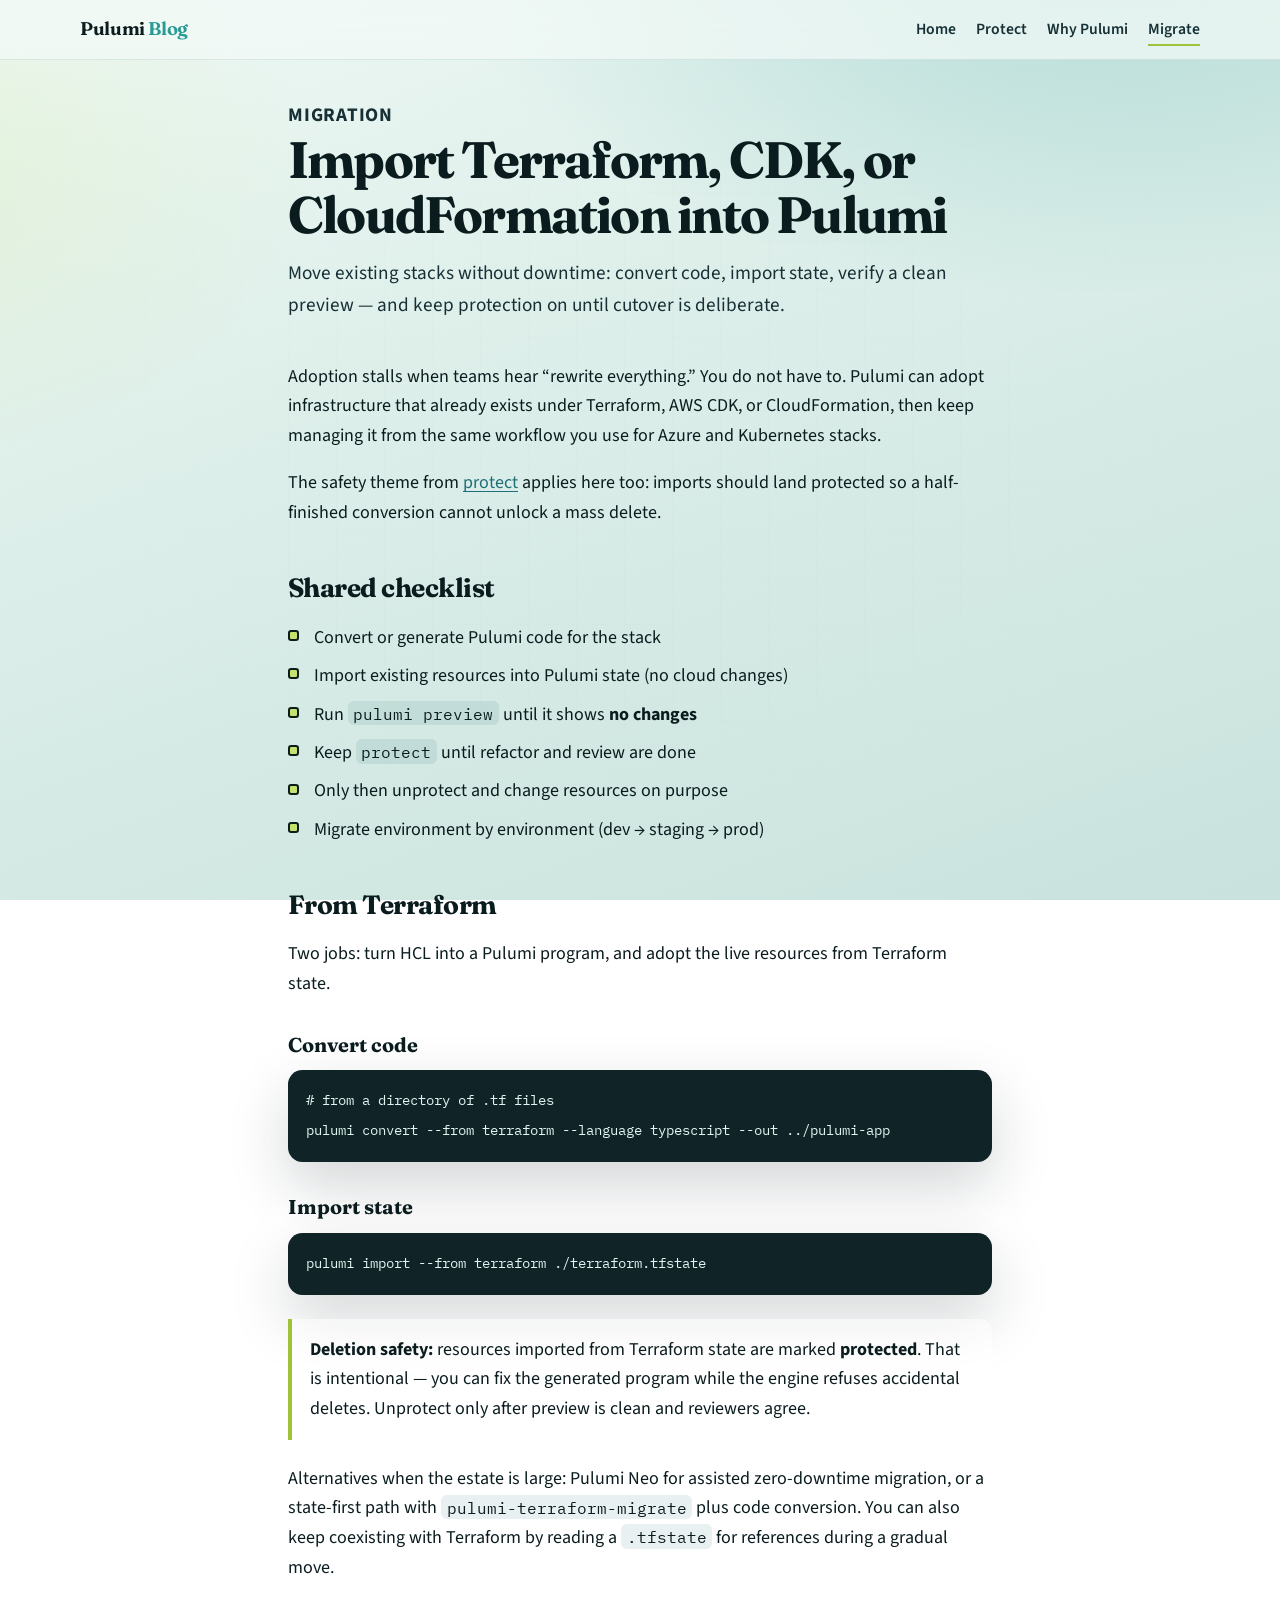
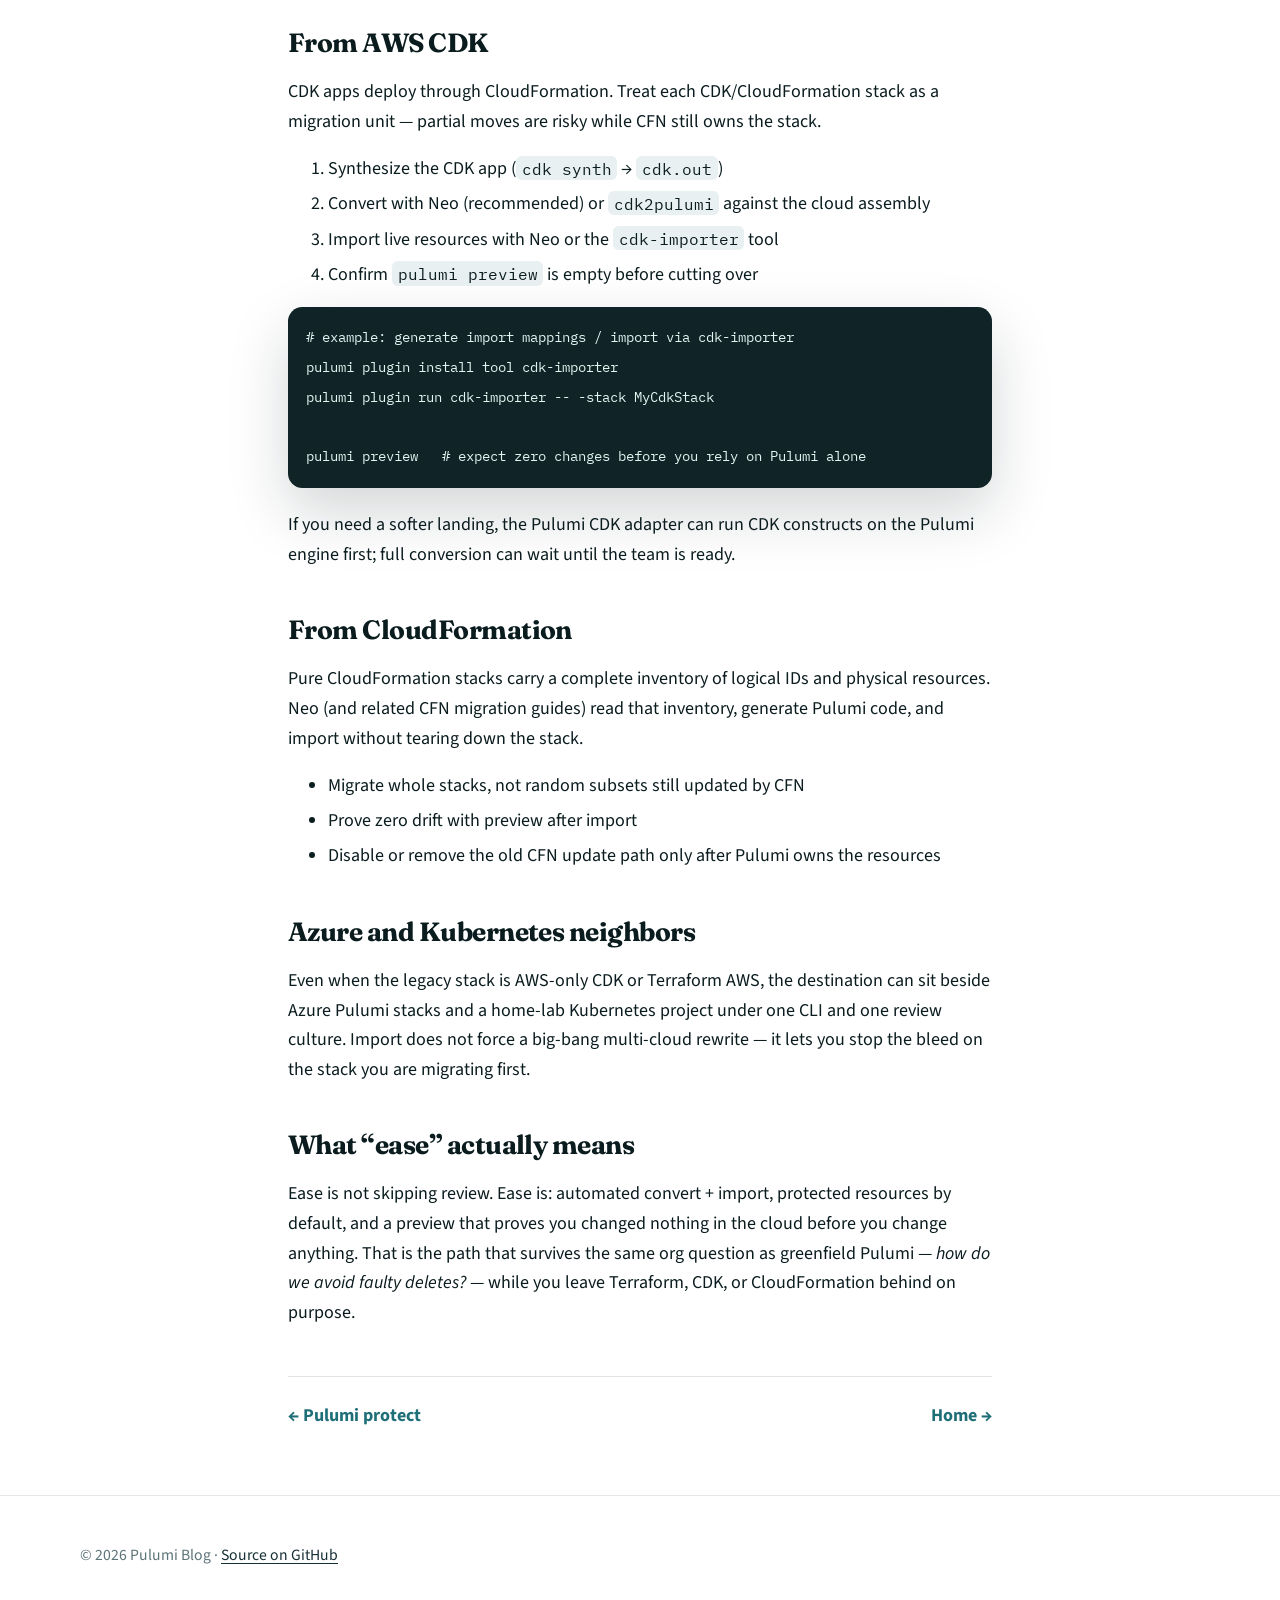
==== posts/migrate-to-pulumi.html @ 402608b0 "Add Pulumi GitHub Pages blog on protect and migration Static site with home page and three posts: wh" ====
<!DOCTYPE html>
<html lang="en">
  <head>
    <meta charset="utf-8" />
    <meta name="viewport" content="width=device-width, initial-scale=1" />
    <title>Import Terraform, CDK, or CloudFormation into Pulumi — Pulumi Blog</title>
    <meta
      name="description"
      content="Convert and import existing Terraform, AWS CDK, or CloudFormation stacks into Pulumi with protect-on-import defaults and a clean preview."
    />
    <link rel="preconnect" href="https://fonts.googleapis.com" />
    <link rel="preconnect" href="https://fonts.gstatic.com" crossorigin />
    <link
      href="https://fonts.googleapis.com/css2?family=Fraunces:opsz,wght@9..144,500;9..144,650;9..144,700&family=IBM+Plex+Mono:wght@400;500&family=Source+Sans+3:wght@400;600;700&display=swap"
      rel="stylesheet"
    />
    <link rel="stylesheet" href="../assets/css/styles.css" />
  </head>
  <body>
    <header class="site-header">
      <div class="site-header__inner">
        <a class="brand" href="../">Pulumi <span>Blog</span></a>
        <nav class="nav" aria-label="Primary">
          <a href="../">Home</a>
          <a href="pulumi-protect.html">Protect</a>
          <a href="why-pulumi.html">Why Pulumi</a>
          <a href="migrate-to-pulumi.html" aria-current="page">Migrate</a>
        </nav>
      </div>
    </header>

    <main class="post-page wrap">
      <header class="post-header">
        <p class="post-header__meta">Migration</p>
        <h1>Import Terraform, CDK, or CloudFormation into Pulumi</h1>
        <p>
          Move existing stacks without downtime: convert code, import state,
          verify a clean preview — and keep protection on until cutover is
          deliberate.
        </p>
      </header>

      <article class="prose">
        <p>
          Adoption stalls when teams hear “rewrite everything.” You do not have
          to. Pulumi can adopt infrastructure that already exists under
          Terraform, AWS CDK, or CloudFormation, then keep managing it from the
          same workflow you use for Azure and Kubernetes stacks.
        </p>
        <p>
          The safety theme from
          <a href="pulumi-protect.html">protect</a> applies here too: imports
          should land protected so a half-finished conversion cannot unlock a
          mass delete.
        </p>

        <h2>Shared checklist</h2>
        <ul class="checklist">
          <li>Convert or generate Pulumi code for the stack</li>
          <li>Import existing resources into Pulumi state (no cloud changes)</li>
          <li>
            Run <code>pulumi preview</code> until it shows <strong>no changes</strong>
          </li>
          <li>Keep <code>protect</code> until refactor and review are done</li>
          <li>Only then unprotect and change resources on purpose</li>
          <li>Migrate environment by environment (dev → staging → prod)</li>
        </ul>

        <h2>From Terraform</h2>
        <p>
          Two jobs: turn HCL into a Pulumi program, and adopt the live resources
          from Terraform state.
        </p>
        <h3>Convert code</h3>
        <pre><code># from a directory of .tf files
pulumi convert --from terraform --language typescript --out ../pulumi-app</code></pre>
        <h3>Import state</h3>
        <pre><code>pulumi import --from terraform ./terraform.tfstate</code></pre>
        <div class="callout">
          <strong>Deletion safety:</strong> resources imported from Terraform
          state are marked <strong>protected</strong>. That is intentional — you
          can fix the generated program while the engine refuses accidental
          deletes. Unprotect only after preview is clean and reviewers agree.
        </div>
        <p>
          Alternatives when the estate is large: Pulumi Neo for assisted
          zero-downtime migration, or a state-first path with
          <code>pulumi-terraform-migrate</code> plus code conversion. You can
          also keep coexisting with Terraform by reading a
          <code>.tfstate</code> for references during a gradual move.
        </p>

        <h2>From AWS CDK</h2>
        <p>
          CDK apps deploy through CloudFormation. Treat each CDK/CloudFormation
          stack as a migration unit — partial moves are risky while CFN still
          owns the stack.
        </p>
        <ol>
          <li>Synthesize the CDK app (<code>cdk synth</code> → <code>cdk.out</code>)</li>
          <li>
            Convert with Neo (recommended) or
            <code>cdk2pulumi</code> against the cloud assembly
          </li>
          <li>
            Import live resources with Neo or the
            <code>cdk-importer</code> tool
          </li>
          <li>Confirm <code>pulumi preview</code> is empty before cutting over</li>
        </ol>
        <pre><code># example: generate import mappings / import via cdk-importer
pulumi plugin install tool cdk-importer
pulumi plugin run cdk-importer -- -stack MyCdkStack

pulumi preview   # expect zero changes before you rely on Pulumi alone</code></pre>
        <p>
          If you need a softer landing, the Pulumi CDK adapter can run CDK
          constructs on the Pulumi engine first; full conversion can wait until
          the team is ready.
        </p>

        <h2>From CloudFormation</h2>
        <p>
          Pure CloudFormation stacks carry a complete inventory of logical IDs
          and physical resources. Neo (and related CFN migration guides) read
          that inventory, generate Pulumi code, and import without tearing down
          the stack.
        </p>
        <ul>
          <li>Migrate whole stacks, not random subsets still updated by CFN</li>
          <li>Prove zero drift with preview after import</li>
          <li>
            Disable or remove the old CFN update path only after Pulumi owns
            the resources
          </li>
        </ul>

        <h2>Azure and Kubernetes neighbors</h2>
        <p>
          Even when the legacy stack is AWS-only CDK or Terraform AWS, the
          destination can sit beside Azure Pulumi stacks and a home-lab
          Kubernetes project under one CLI and one review culture. Import does
          not force a big-bang multi-cloud rewrite — it lets you stop the bleed
          on the stack you are migrating first.
        </p>

        <h2>What “ease” actually means</h2>
        <p>
          Ease is not skipping review. Ease is: automated convert + import,
          protected resources by default, and a preview that proves you changed
          nothing in the cloud before you change anything. That is the path that
          survives the same org question as greenfield Pulumi —
          <em>how do we avoid faulty deletes?</em> — while you leave Terraform,
          CDK, or CloudFormation behind on purpose.
        </p>
      </article>

      <nav class="post-nav" aria-label="Post">
        <a href="pulumi-protect.html">← Pulumi protect</a>
        <a href="../">Home →</a>
      </nav>
    </main>

    <footer class="site-footer">
      <div class="site-footer__inner">
        <p>
          © <span data-year></span> Pulumi Blog ·
          <a href="https://github.com/pramodshanmugam/pulumi-blog">Source on GitHub</a>
        </p>
      </div>
    </footer>
    <script src="../assets/js/main.js"></script>
  </body>
</html>
---- assets/css/styles.css ----
:root {
  --ink: #0b1c1f;
  --ink-soft: #163035;
  --teal: #1f6f78;
  --teal-bright: #2a9a96;
  --mist: #d7ece8;
  --paper: #f3faf7;
  --lime: #c6e26e;
  --lime-deep: #9fc23a;
  --warn: #e8a05c;
  --muted: #5d7478;
  --code-bg: #102428;
  --shadow: 0 24px 60px rgba(11, 28, 31, 0.18);
  --radius: 1.25rem;
  --font-display: "Fraunces", Georgia, serif;
  --font-body: "Source Sans 3", "Segoe UI", sans-serif;
  --font-mono: "IBM Plex Mono", ui-monospace, monospace;
  --max: 70rem;
  --prose: 44rem;
}

*,
*::before,
*::after {
  box-sizing: border-box;
}

html {
  scroll-behavior: smooth;
}

body {
  margin: 0;
  min-height: 100vh;
  color: var(--ink);
  font-family: var(--font-body);
  font-size: 1.125rem;
  line-height: 1.65;
  background:
    radial-gradient(1200px 700px at 85% -10%, rgba(42, 154, 150, 0.28), transparent 55%),
    radial-gradient(900px 600px at -10% 20%, rgba(198, 226, 110, 0.18), transparent 50%),
    linear-gradient(160deg, #eef8f4 0%, #dceee9 42%, #c9e2dd 100%);
  background-attachment: fixed;
}

body::before {
  content: "";
  position: fixed;
  inset: 0;
  pointer-events: none;
  opacity: 0.35;
  background-image:
    linear-gradient(rgba(11, 28, 31, 0.03) 1px, transparent 1px),
    linear-gradient(90deg, rgba(11, 28, 31, 0.03) 1px, transparent 1px);
  background-size: 48px 48px;
  mask-image: radial-gradient(ellipse at center, black 30%, transparent 75%);
  z-index: -1;
}

a {
  color: var(--teal);
  text-decoration-thickness: 0.08em;
  text-underline-offset: 0.18em;
  transition: color 160ms ease, text-decoration-color 160ms ease;
}

a:hover {
  color: var(--ink);
}

img {
  max-width: 100%;
  display: block;
}

.site-header {
  position: sticky;
  top: 0;
  z-index: 20;
  backdrop-filter: blur(14px);
  background: rgba(243, 250, 247, 0.72);
  border-bottom: 1px solid rgba(31, 111, 120, 0.12);
}

.site-header__inner,
.site-footer__inner,
.wrap {
  width: min(100% - 2rem, var(--max));
  margin-inline: auto;
}

.site-header__inner {
  display: flex;
  align-items: center;
  justify-content: space-between;
  gap: 1rem;
  padding: 0.9rem 0;
}

.brand {
  font-family: var(--font-display);
  font-weight: 650;
  font-size: 1.15rem;
  letter-spacing: -0.02em;
  color: var(--ink);
  text-decoration: none;
}

.brand span {
  color: var(--teal-bright);
}

.nav {
  display: flex;
  gap: 1.25rem;
  flex-wrap: wrap;
}

.nav a {
  color: var(--ink-soft);
  text-decoration: none;
  font-weight: 600;
  font-size: 0.98rem;
  position: relative;
}

.nav a::after {
  content: "";
  position: absolute;
  left: 0;
  bottom: -0.2rem;
  width: 100%;
  height: 2px;
  background: var(--lime-deep);
  transform: scaleX(0);
  transform-origin: left;
  transition: transform 220ms ease;
}

.nav a:hover::after,
.nav a[aria-current="page"]::after {
  transform: scaleX(1);
}

.hero {
  min-height: calc(100vh - 4.2rem);
  display: grid;
  align-items: end;
  padding: 4rem 0 3.5rem;
  position: relative;
  overflow: hidden;
}

.hero__glow {
  position: absolute;
  inset: auto -10% 10% auto;
  width: min(42vw, 28rem);
  aspect-ratio: 1;
  border-radius: 50%;
  background: radial-gradient(circle, rgba(198, 226, 110, 0.55), transparent 68%);
  filter: blur(8px);
  animation: drift 10s ease-in-out infinite alternate;
  pointer-events: none;
}

.hero__copy {
  position: relative;
  max-width: 38rem;
  animation: rise 700ms ease both;
}

.hero__brand {
  margin: 0 0 1rem;
  font-family: var(--font-display);
  font-size: clamp(3rem, 8vw, 5.4rem);
  line-height: 0.95;
  letter-spacing: -0.04em;
  color: var(--ink);
}

.hero__brand em {
  font-style: italic;
  color: var(--teal);
}

.hero__lede {
  margin: 0 0 1.75rem;
  font-size: clamp(1.15rem, 2.4vw, 1.4rem);
  color: var(--ink-soft);
  max-width: 32rem;
}

.cta-row {
  display: flex;
  flex-wrap: wrap;
  gap: 0.85rem;
}

.btn {
  display: inline-flex;
  align-items: center;
  justify-content: center;
  gap: 0.4rem;
  padding: 0.85rem 1.25rem;
  border-radius: 999px;
  font-weight: 700;
  text-decoration: none;
  border: 2px solid transparent;
  transition: transform 180ms ease, background 180ms ease, color 180ms ease, border-color 180ms ease;
}

.btn:hover {
  transform: translateY(-2px);
}

.btn--primary {
  background: var(--ink);
  color: var(--paper);
}

.btn--primary:hover {
  background: var(--teal);
  color: white;
}

.btn--ghost {
  background: transparent;
  color: var(--ink);
  border-color: rgba(11, 28, 31, 0.2);
}

.btn--ghost:hover {
  border-color: var(--teal);
  color: var(--teal);
}

.section {
  padding: 3.5rem 0 4.5rem;
}

.section__title {
  margin: 0 0 0.5rem;
  font-family: var(--font-display);
  font-size: clamp(1.8rem, 3.5vw, 2.4rem);
  letter-spacing: -0.03em;
}

.section__lede {
  margin: 0 0 2rem;
  color: var(--muted);
  max-width: 36rem;
}

.post-list {
  list-style: none;
  margin: 0;
  padding: 0;
  display: grid;
  gap: 1.25rem;
}

.post-list li {
  opacity: 0;
  transform: translateY(16px);
  transition: opacity 500ms ease, transform 500ms ease;
}

.post-list li.is-visible {
  opacity: 1;
  transform: none;
}

.post-link {
  display: grid;
  gap: 0.45rem;
  padding: 1.35rem 0;
  border-top: 1px solid rgba(11, 28, 31, 0.12);
  text-decoration: none;
  color: inherit;
}

.post-link:hover .post-link__title {
  color: var(--teal);
}

.post-link__meta {
  font-size: 0.92rem;
  font-weight: 700;
  letter-spacing: 0.04em;
  text-transform: uppercase;
  color: var(--teal);
}

.post-link__title {
  margin: 0;
  font-family: var(--font-display);
  font-size: clamp(1.35rem, 2.5vw, 1.75rem);
  letter-spacing: -0.02em;
  transition: color 160ms ease;
}

.post-link__excerpt {
  margin: 0;
  color: var(--muted);
  max-width: 40rem;
}

.featured-mark {
  display: inline-block;
  margin-left: 0.45rem;
  padding: 0.1rem 0.45rem;
  border-radius: 999px;
  background: rgba(198, 226, 110, 0.55);
  color: var(--ink);
  font-size: 0.72rem;
  font-weight: 700;
  letter-spacing: 0.03em;
  text-transform: uppercase;
  vertical-align: middle;
}

.site-footer {
  border-top: 1px solid rgba(11, 28, 31, 0.1);
  padding: 2rem 0 2.5rem;
  color: var(--muted);
  font-size: 0.98rem;
}

.site-footer a {
  color: var(--ink-soft);
}

.post-page {
  padding: 2.5rem 0 4rem;
}

.post-header {
  max-width: var(--prose);
  margin: 0 auto 2.5rem;
  animation: rise 650ms ease both;
}

.post-header__meta {
  margin: 0 0 0.75rem;
  font-size: 0.92rem;
  font-weight: 700;
  letter-spacing: 0.04em;
  text-transform: uppercase;
  color: var(--teal);
}

.post-header h1 {
  margin: 0 0 1rem;
  font-family: var(--font-display);
  font-size: clamp(2.1rem, 5vw, 3.2rem);
  line-height: 1.08;
  letter-spacing: -0.035em;
}

.post-header p {
  margin: 0;
  color: var(--ink-soft);
  font-size: 1.2rem;
}

.prose {
  max-width: var(--prose);
  margin: 0 auto;
}

.prose h2 {
  margin: 2.4rem 0 0.8rem;
  font-family: var(--font-display);
  font-size: 1.65rem;
  letter-spacing: -0.02em;
}

.prose h3 {
  margin: 1.8rem 0 0.6rem;
  font-family: var(--font-display);
  font-size: 1.25rem;
}

.prose p,
.prose ul,
.prose ol {
  margin: 0 0 1.1rem;
}

.prose li + li {
  margin-top: 0.35rem;
}

.prose code {
  font-family: var(--font-mono);
  font-size: 0.9em;
  background: rgba(31, 111, 120, 0.1);
  padding: 0.1em 0.35em;
  border-radius: 0.35em;
}

.prose pre {
  margin: 0 0 1.4rem;
  padding: 1rem 1.1rem;
  overflow-x: auto;
  background: var(--code-bg);
  color: #dff5ef;
  border-radius: 0.9rem;
  box-shadow: var(--shadow);
}

.prose pre code {
  background: none;
  padding: 0;
  color: inherit;
  font-size: 0.88rem;
  line-height: 1.55;
}

.callout {
  margin: 1.5rem 0;
  padding: 1rem 1.15rem;
  border-left: 4px solid var(--lime-deep);
  background: rgba(255, 255, 255, 0.55);
  border-radius: 0 0.8rem 0.8rem 0;
}

.callout strong {
  color: var(--ink);
}

.checklist {
  list-style: none;
  padding: 0;
  margin: 1rem 0 1.5rem;
}

.checklist li {
  position: relative;
  padding-left: 1.6rem;
  margin-bottom: 0.55rem;
}

.checklist li::before {
  content: "";
  position: absolute;
  left: 0;
  top: 0.45rem;
  width: 0.7rem;
  height: 0.7rem;
  border-radius: 0.2rem;
  background: var(--lime);
  box-shadow: inset 0 0 0 2px var(--ink);
}

.post-nav {
  max-width: var(--prose);
  margin: 3rem auto 0;
  padding-top: 1.5rem;
  border-top: 1px solid rgba(11, 28, 31, 0.12);
  display: flex;
  flex-wrap: wrap;
  justify-content: space-between;
  gap: 1rem;
}

.post-nav a {
  font-weight: 700;
  text-decoration: none;
}

.post-nav a:hover {
  text-decoration: underline;
}

@keyframes rise {
  from {
    opacity: 0;
    transform: translateY(18px);
  }
  to {
    opacity: 1;
    transform: none;
  }
}

@keyframes drift {
  from {
    transform: translate3d(0, 0, 0) scale(1);
  }
  to {
    transform: translate3d(-18px, -22px, 0) scale(1.08);
  }
}

@media (max-width: 640px) {
  .site-header__inner {
    flex-direction: column;
    align-items: flex-start;
  }

  .hero {
    min-height: auto;
    padding-top: 3rem;
  }

  .cta-row {
    flex-direction: column;
    align-items: stretch;
  }
}

@media (prefers-reduced-motion: reduce) {
  html {
    scroll-behavior: auto;
  }

  .hero__copy,
  .post-header,
  .hero__glow,
  .post-list li {
    animation: none !important;
    transition: none !important;
    opacity: 1 !important;
    transform: none !important;
  }
}
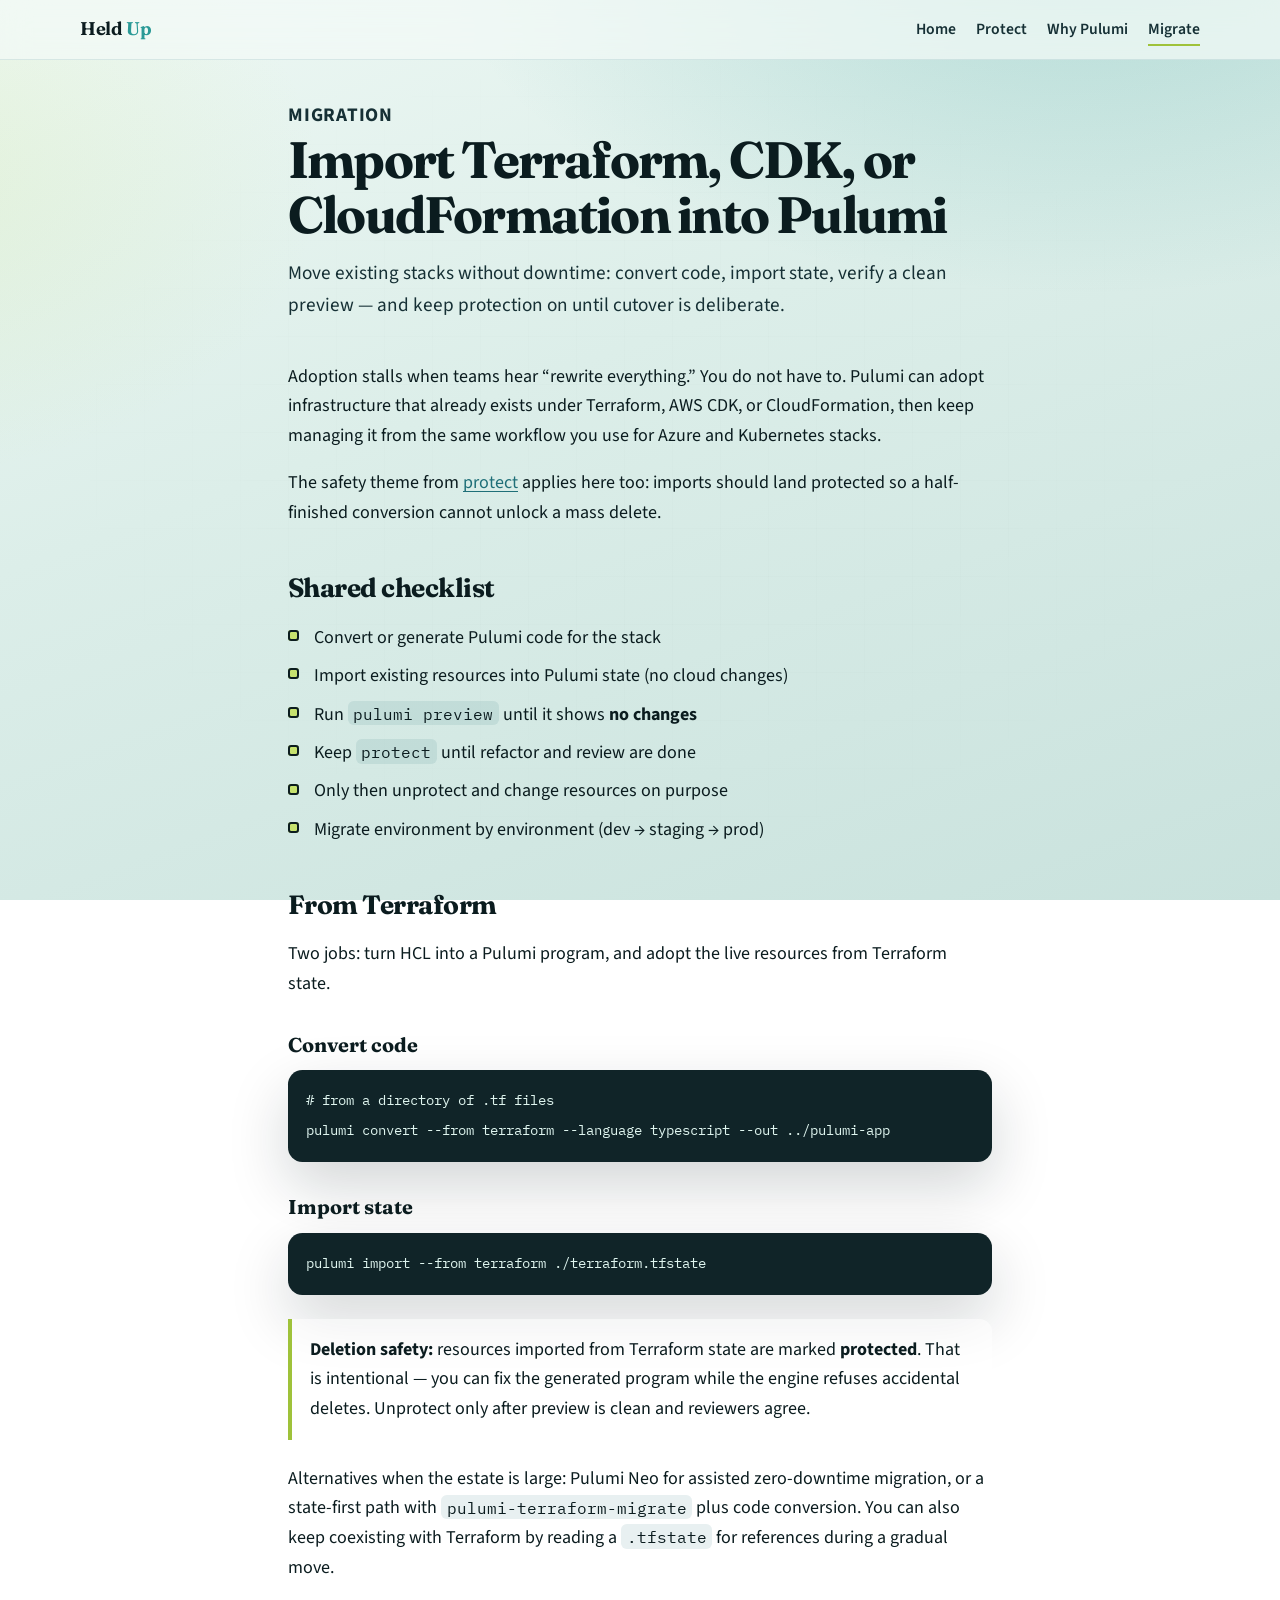
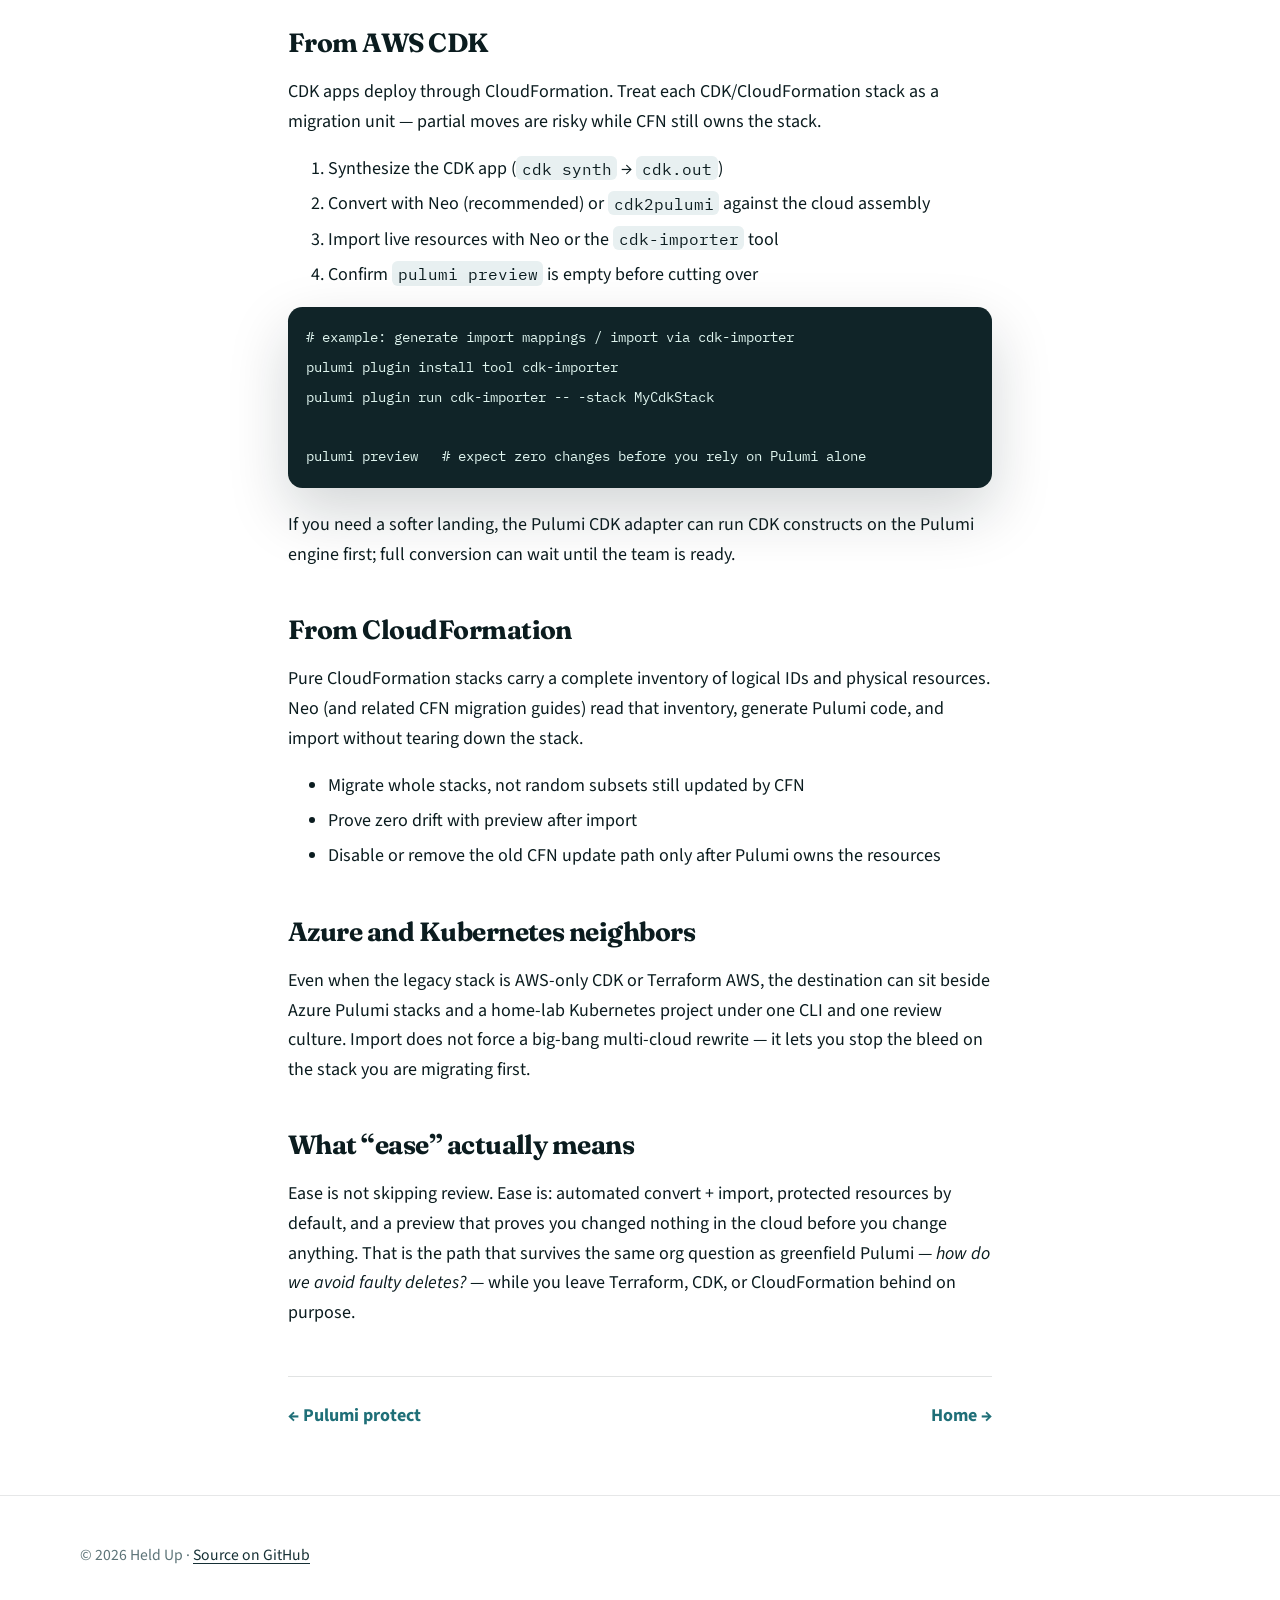
==== commit b880f999: "Rebrand site from Pulumi Blog to Held Up Stronger brand name that nods to protect holding destructiv" ====
--- a/posts/migrate-to-pulumi.html
+++ b/posts/migrate-to-pulumi.html
@@ -3,7 +3,7 @@
   <head>
     <meta charset="utf-8" />
     <meta name="viewport" content="width=device-width, initial-scale=1" />
-    <title>Import Terraform, CDK, or CloudFormation into Pulumi — Pulumi Blog</title>
+    <title>Import Terraform, CDK, or CloudFormation into Pulumi — Held Up</title>
     <meta
       name="description"
       content="Convert and import existing Terraform, AWS CDK, or CloudFormation stacks into Pulumi with protect-on-import defaults and a clean preview."
@@ -19,7 +19,7 @@
   <body>
     <header class="site-header">
       <div class="site-header__inner">
-        <a class="brand" href="../">Pulumi <span>Blog</span></a>
+        <a class="brand" href="../">Held <span>Up</span></a>
         <nav class="nav" aria-label="Primary">
           <a href="../">Home</a>
           <a href="pulumi-protect.html">Protect</a>
@@ -164,7 +164,7 @@
     <footer class="site-footer">
       <div class="site-footer__inner">
         <p>
-          © <span data-year></span> Pulumi Blog ·
+          © <span data-year></span> Held Up ·
           <a href="https://github.com/pramodshanmugam/pulumi-blog">Source on GitHub</a>
         </p>
       </div>
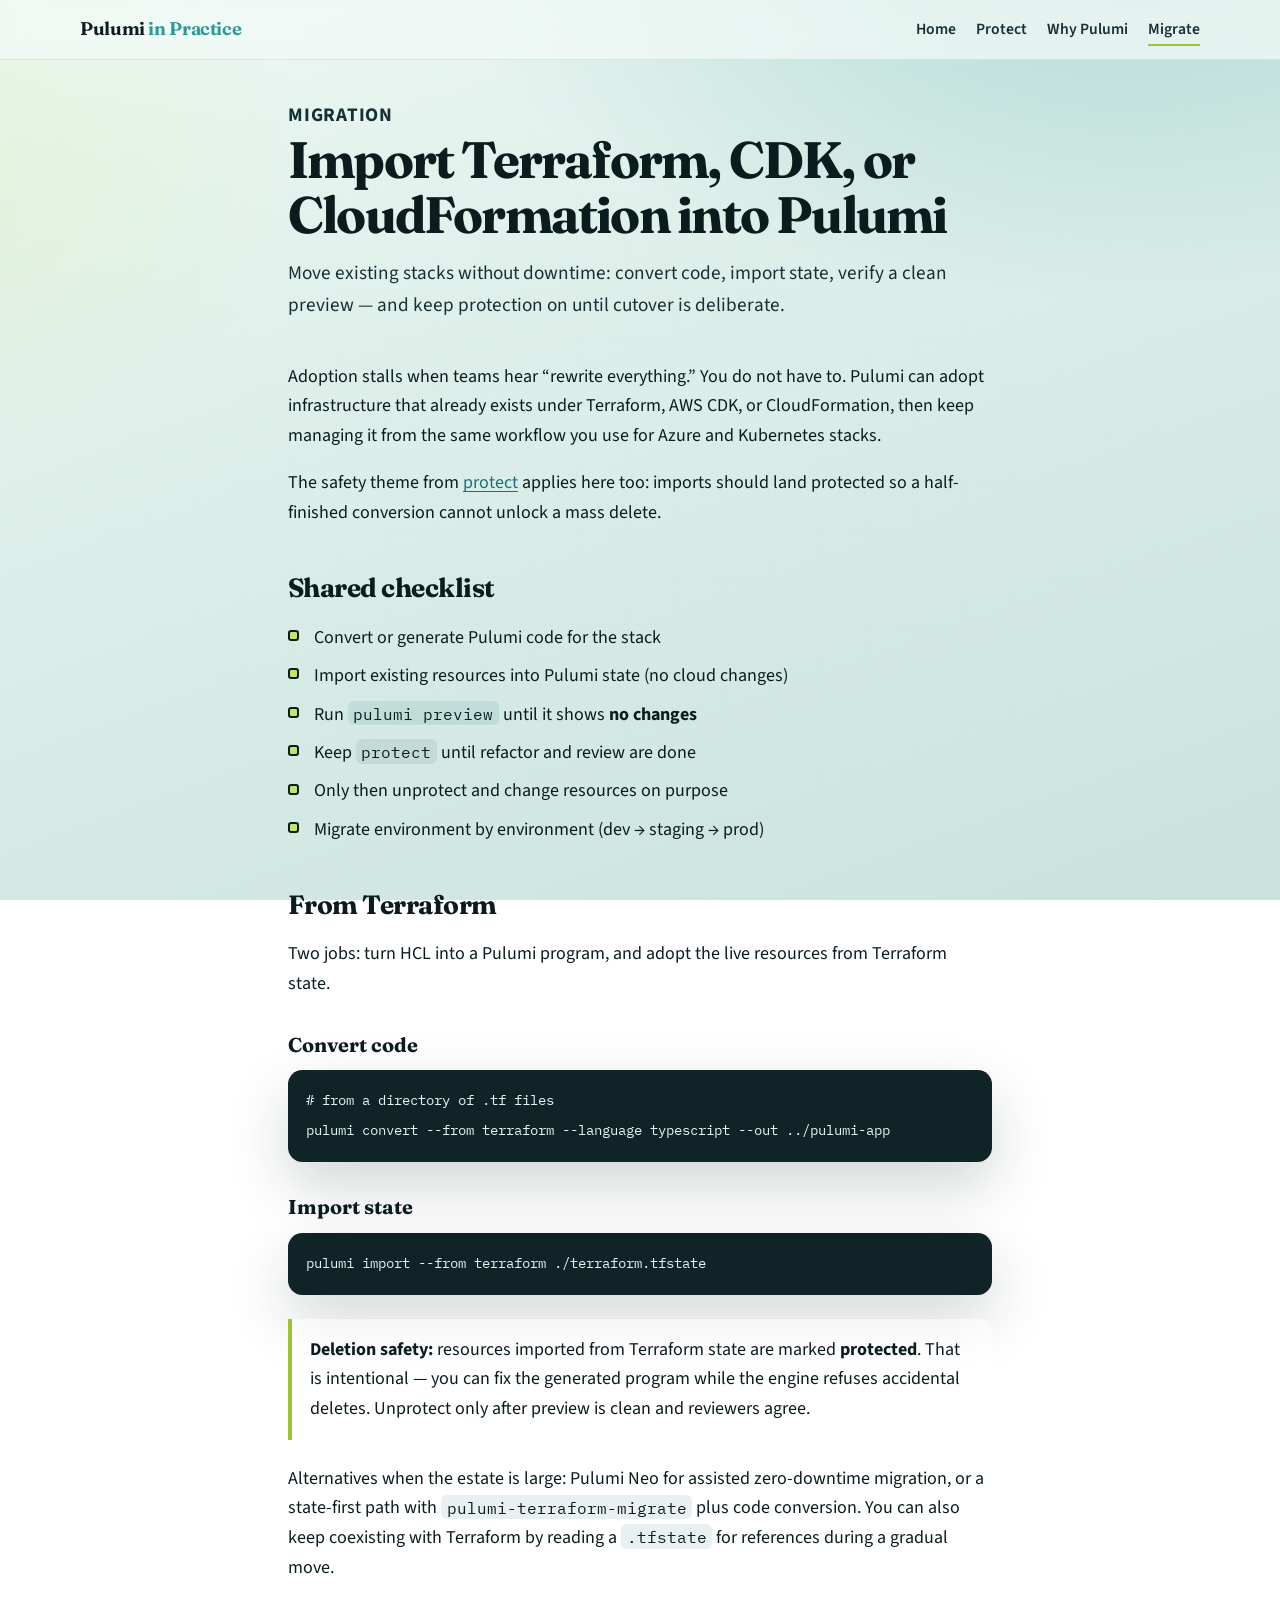
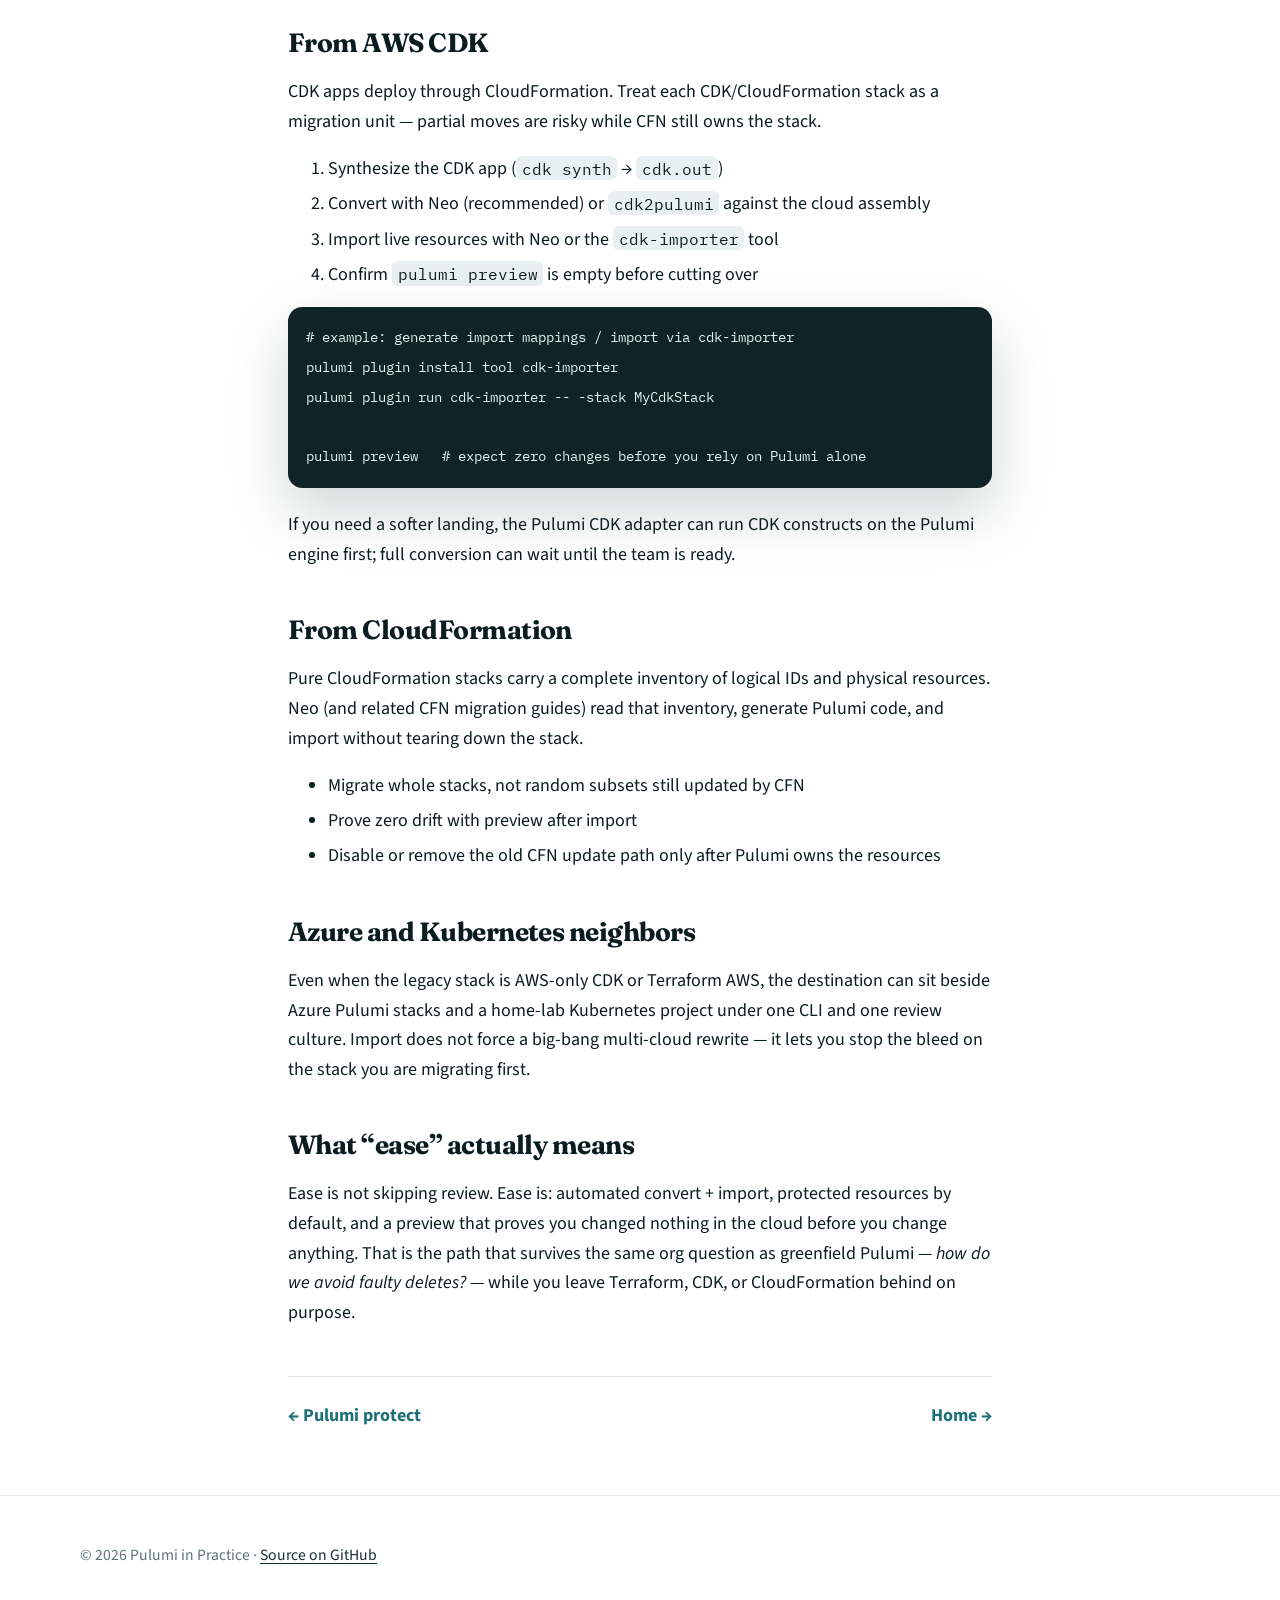
==== commit 0fb5bb1e: "Rename site brand to Pulumi in Practice Update nav, hero, titles, footer, and README; tune hero type" ====
--- a/posts/migrate-to-pulumi.html
+++ b/posts/migrate-to-pulumi.html
@@ -3,7 +3,7 @@
   <head>
     <meta charset="utf-8" />
     <meta name="viewport" content="width=device-width, initial-scale=1" />
-    <title>Import Terraform, CDK, or CloudFormation into Pulumi — Held Up</title>
+    <title>Import Terraform, CDK, or CloudFormation into Pulumi — Pulumi in Practice</title>
     <meta
       name="description"
       content="Convert and import existing Terraform, AWS CDK, or CloudFormation stacks into Pulumi with protect-on-import defaults and a clean preview."
@@ -19,7 +19,7 @@
   <body>
     <header class="site-header">
       <div class="site-header__inner">
-        <a class="brand" href="../">Held <span>Up</span></a>
+        <a class="brand" href="../">Pulumi <span>in Practice</span></a>
         <nav class="nav" aria-label="Primary">
           <a href="../">Home</a>
           <a href="pulumi-protect.html">Protect</a>
@@ -164,7 +164,7 @@
     <footer class="site-footer">
       <div class="site-footer__inner">
         <p>
-          © <span data-year></span> Held Up ·
+          © <span data-year></span> Pulumi in Practice ·
           <a href="https://github.com/pramodshanmugam/pulumi-blog">Source on GitHub</a>
         </p>
       </div>
--- a/assets/css/styles.css
+++ b/assets/css/styles.css
@@ -172,10 +172,11 @@
 .hero__brand {
   margin: 0 0 1rem;
   font-family: var(--font-display);
-  font-size: clamp(3rem, 8vw, 5.4rem);
-  line-height: 0.95;
+  font-size: clamp(2.4rem, 7vw, 4.6rem);
+  line-height: 1.02;
   letter-spacing: -0.04em;
   color: var(--ink);
+  max-width: 12ch;
 }
 
 .hero__brand em {
